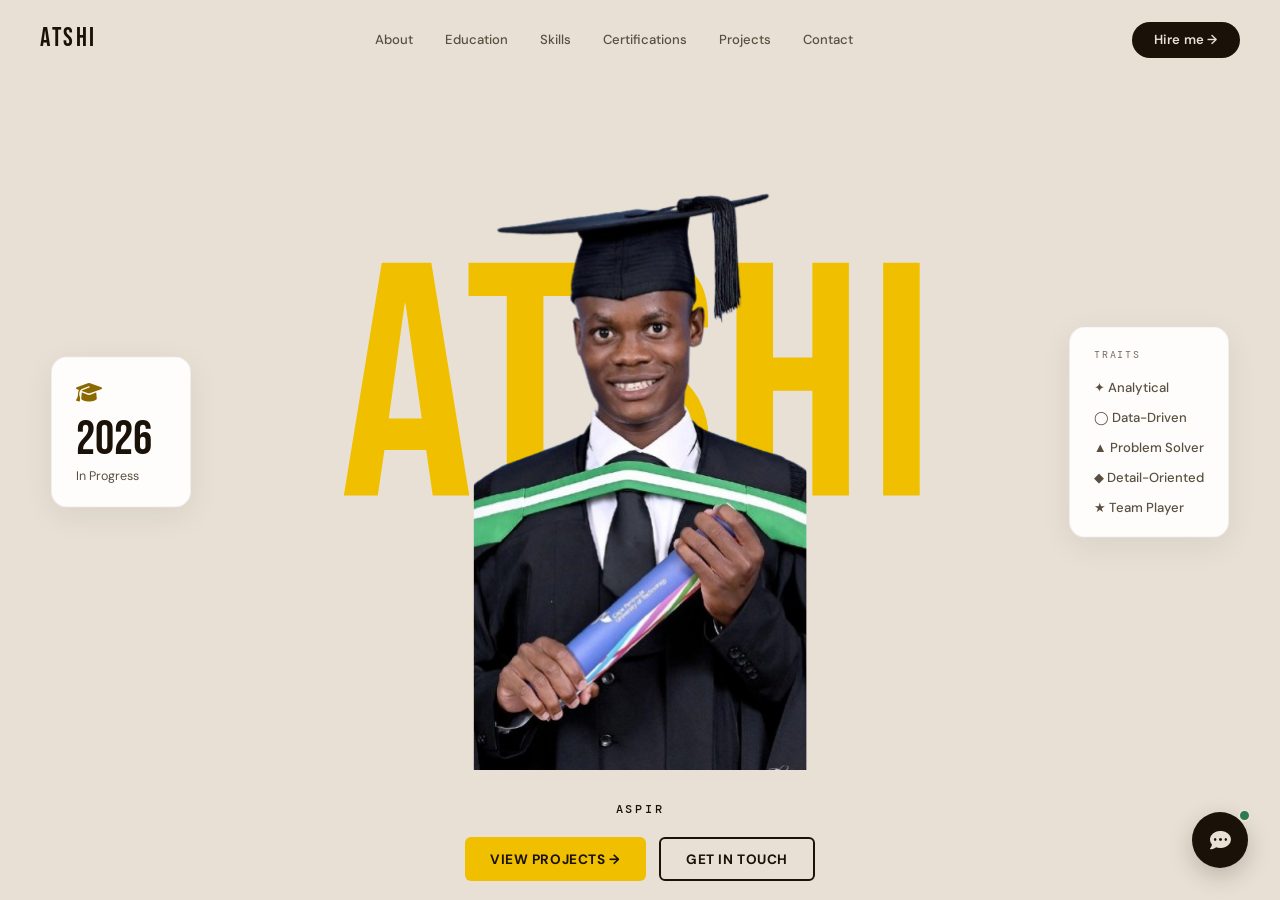
==== index.html @ 230145d0 "Update index.html" ====
<!DOCTYPE html>
<html lang="en">
<head>
    <meta charset="UTF-8">
    <meta name="viewport" content="width=device-width, initial-scale=1.0">
    <title>Ndou Atshilaho | Aspiring Data Analyst</title>
    <link rel="preconnect" href="https://fonts.googleapis.com">
    <link href="https://fonts.googleapis.com/css2?family=Bebas+Neue&family=DM+Sans:opsz,wght@9..40,300;400;500;600;700&family=DM+Mono:wght@300;400;500&display=swap" rel="stylesheet">
    <link rel="stylesheet" href="https://cdnjs.cloudflare.com/ajax/libs/font-awesome/6.4.0/css/all.min.css">
    <link rel="stylesheet" href="design.css">
</head>
<body>

<!-- HOME PAGE -->
<div id="home" class="page active-page home-page">

    <!-- Giant background text -->
    <div class="bg-text">ATSHI</div>

    <!-- Top navbar -->
    <nav class="navbar-home">
        <a class="home-logo" id="logoLink">ATSHI</a>
        <div class="home-nav-links">
            <a class="nav-link-home" data-page="about">About</a>
            <a class="nav-link-home" data-page="education">Education</a>
            <a class="nav-link-home" data-page="skills">Skills</a>
            <a class="nav-link-home" data-page="certifications">Certifications</a>
            <a class="nav-link-home" data-page="projects">Projects</a>
            <a class="nav-link-home" data-page="contact">Contact</a>
        </div>
        <button class="hire-me-btn" data-page="contact">Hire me →</button>
    </nav>

    <!-- Floating card left -->
    <div class="float-card float-left">
        <div class="float-card-icon"><i class="fas fa-graduation-cap"></i></div>
        <div class="float-card-num">2026</div>
        <div class="float-card-label">In Progress</div>
    </div>

    <!-- Photo in center foreground -->
    <div class="home-photo">
        <img src="ndou.png" alt="Atshilaho Ndou" onerror="this.src='ndou.jpg'">
    </div>

    <!-- Floating card right -->
    <div class="float-card float-right">
        <div class="float-card-traits-label">TRAITS</div>
        <div class="float-card-label-top">✦ Analytical</div>
        <div class="float-card-label-top">◯ Data-Driven</div>
        <div class="float-card-label-top">▲ Problem Solver</div>
        <div class="float-card-label-top">◆ Detail-Oriented</div>
        <div class="float-card-label-top">★ Team Player</div>
    </div>

    <!-- Bottom: typewriter + buttons -->
    <div class="home-center-bottom">
        <div class="home-headline"><span id="typewriter"></span></div>
        <div class="btn-row">
            <button class="btn btn-primary" data-page="projects">View projects →</button>
            <button class="btn btn-ghost" data-page="contact">Get in touch</button>
        </div>
    </div>

</div>

<!-- INNER PAGES WRAPPER (non-home pages) -->
<div id="inner-wrapper" style="display:none;">

    <nav class="navbar">
        <div class="nav-inner">
            <a class="logo" id="logoLink">Atshi<span>.</span></a>
            <div class="nav-links">
                <a class="nav-link" data-page="home">Home</a>
                <span class="nav-sep">|</span>
                <a class="nav-link" data-page="about">About</a>
                <span class="nav-sep">|</span>
                <a class="nav-link" data-page="education">Education</a>
                <span class="nav-sep">|</span>
                <a class="nav-link" data-page="skills">Skills</a>
                <span class="nav-sep">|</span>
                <a class="nav-link" data-page="certifications">Certifications</a>
                <span class="nav-sep">|</span>
                <a class="nav-link" data-page="projects">Projects</a>
                <span class="nav-sep">|</span>
                <a class="nav-link" data-page="contact">Contact</a>
            </div>
        </div>
    </nav>

    <main class="container">

        <!-- ABOUT -->
        <div id="about" class="page">
            <div class="section-header">
                <div class="section-tag">About</div>
                <h2 class="section-title">A little <em>about me</em></h2>
            </div>
            <div class="about-grid">
                <div class="about-bio">
                    <p>I'm a Computer Engineering graduate with a genuine passion for data — the kind that goes beyond numbers on a screen. I'm drawn to the process of finding patterns, asking the right questions, and translating complex information into insights that actually mean something to people.</p>
                    <p>My foundation was built through engineering studies, where I developed a structured, detail-oriented approach to problem-solving. Over time, I've channelled that into data work — cleaning messy datasets, conducting exploratory analysis, and crafting visualisations that make findings easy to understand and act on.</p>
                    <p>I thrive in collaborative environments where ideas are challenged and refined. Whether it's contributing to a team project or building something independently, I bring curiosity, discipline, and a commitment to doing the work properly. I'm at the beginning of my data journey — and that excites me.</p>
                    <div class="trait-grid">
                        <div class="trait-card">
                            <div class="trait-icon">🎯</div>
                            <div class="trait-label">Detail-Oriented</div>
                            <div class="trait-sub">Precision in every dataset</div>
                        </div>
                        <div class="trait-card">
                            <div class="trait-icon">💡</div>
                            <div class="trait-label">Curious Learner</div>
                            <div class="trait-sub">Always exploring new tools</div>
                        </div>
                        <div class="trait-card">
                            <div class="trait-icon">📊</div>
                            <div class="trait-label">Data-Driven</div>
                            <div class="trait-sub">Insights over assumptions</div>
                        </div>
                        <div class="trait-card">
                            <div class="trait-icon">👥</div>
                            <div class="trait-label">Team Player</div>
                            <div class="trait-sub">Collaborative by nature</div>
                        </div>
                    </div>
                </div>
            </div>
        </div>

        <!-- EDUCATION -->
        <div id="education" class="page">
            <div class="section-header">
                <div class="section-tag">Education</div>
                <h2 class="section-title">Academic <em>background</em></h2>
            </div>
            <div class="edu-timeline">
                <div class="edu-entry">
                    <div class="edu-dot gold"></div>
                    <div class="edu-meta">
                        <span class="edu-year">2026</span>
                        <span class="edu-badge ongoing">In Progress</span>
                    </div>
                    <div class="edu-degree">Honours in Engineering Technology<br>— Computer Engineering</div>
                    <div class="edu-inst">Cape Peninsula University of Technology (CPUT)</div>
                </div>
                <div class="edu-entry">
                    <div class="edu-dot"></div>
                    <div class="edu-meta">
                        <span class="edu-year">2022 — 2025</span>
                        <span class="edu-badge done">Completed</span>
                    </div>
                    <div class="edu-degree">Bachelor of Engineering Technology<br>— Computer Engineering</div>
                    <div class="edu-inst">Cape Peninsula University of Technology (CPUT)</div>
                </div>
            </div>
        </div>

        <!-- SKILLS -->
        <div id="skills" class="page">
            <div class="section-header">
                <div class="section-tag">Skills</div>
                <h2 class="section-title">My <em>expertise</em></h2>
            </div>
            <div class="skills-grid">
                <div class="skill-panel">
                    <div class="skill-panel-title"><i class="fas fa-code"></i> Programming & Data Tools</div>
                    <div class="skill-tags">
                        <span class="skill-tag">Python</span>
                        <span class="skill-tag">SQL</span>
                        <span class="skill-tag">C++</span>
                        <span class="skill-tag">Java</span>
                        <span class="skill-tag">HTML</span>
                        <span class="skill-tag">JavaScript</span>
                    </div>
                </div>
                <div class="skill-panel">
                    <div class="skill-panel-title"><i class="fas fa-chart-bar"></i> Data Analysis</div>
                    <div class="skill-tags">
                        <span class="skill-tag">Exploratory Data Analysis</span>
                        <span class="skill-tag">Data Cleaning</span>
                        <span class="skill-tag">Data Visualization</span>
                        <span class="skill-tag">Insight Reporting</span>
                    </div>
                </div>
                <div class="skill-panel">
                    <div class="skill-panel-title"><i class="fas fa-tools"></i> Tools & Systems</div>
                    <div class="skill-tags">
                        <span class="skill-tag">Microsoft Excel</span>
                        <span class="skill-tag">VS Code</span>
                        <span class="skill-tag">Docker</span>
                        <span class="skill-tag">SQLite</span>
                        <span class="skill-tag">PowerPoint</span>
                        <span class="skill-tag">Word</span>
                    </div>
                </div>
                <div class="skill-panel">
                    <div class="skill-panel-title"><i class="fas fa-users"></i> Soft Skills</div>
                    <div class="skill-tags">
                        <span class="skill-tag">Analytical Thinking</span>
                        <span class="skill-tag">Problem Solving</span>
                        <span class="skill-tag">Technical Documentation</span>
                        <span class="skill-tag">Team Collaboration</span>
                        <span class="skill-tag">Time Management</span>
                    </div>
                </div>
            </div>
        </div>

        <!-- CERTIFICATIONS -->
        <div id="certifications" class="page">
            <div class="section-header">
                <div class="section-tag">Certifications</div>
                <h2 class="section-title">My <em>credentials</em></h2>
            </div>
            <div class="cert-grid">
                <div class="cert-card">
                    <div class="cert-icon"><i class="fas fa-robot"></i></div>
                    <div class="cert-body">
                        <div class="cert-issuer">Praesignis</div>
                        <div class="cert-name">AI Practitioner Learning Plan</div>
                        <div class="cert-meta">
                            <span class="cert-date"><i class="fas fa-calendar-alt"></i>April 2026</span>
                            <span class="cert-badge">AI & Machine Learning</span>
                        </div>
                    </div>
                </div>
                <div class="cert-card">
                    <div class="cert-icon"><i class="fas fa-brain"></i></div>
                    <div class="cert-body">
                        <div class="cert-issuer">Praesignis</div>
                        <div class="cert-name">Generative AI for Decision Makers</div>
                        <div class="cert-meta">
                            <span class="cert-date"><i class="fas fa-calendar-alt"></i> April 2026</span>
                            <span class="cert-badge">Generative AI</span>
                        </div>
                    </div>
                </div>
                <div class="cert-card">
                    <div class="cert-icon cert-icon-img"><img src="microsoft-fabric-badge.png" alt="Microsoft Certified: Fabric Analytics Engineer Associate badge"></div>
                    <div class="cert-body">
                        <div class="cert-issuer">Microsoft</div>
                        <div class="cert-name">Certified Fabric Analytics Engineer Associate</div>
                        <div class="cert-meta">
                            <span class="cert-date"><i class="fas fa-calendar-alt"></i>June 2026</span>
                            <span class="cert-badge">Data Engineering</span>
                        </div>
                    </div>
                </div>
            </div>
        </div>

        <!-- PROJECTS -->
        <div id="projects" class="page">
            <div class="section-header">
                <div class="section-tag">Projects</div>
                <h2 class="section-title">Featured <em>work</em></h2>
            </div>
            <div class="project-hero">
                <div class="project-type">Final Year Project · 2025</div>
                <div class="project-title">Serverless Computing Framework<br>for Edge Devices</div>
                <div class="tech-row">
                    <span class="tech-tag">Python</span>
                    <span class="tech-tag">Docker</span>
                    <span class="tech-tag">MQTT</span>
                    <span class="tech-tag">SQLite</span>
                    <span class="tech-tag">Edge Computing</span>
                </div>
                <div class="project-block">
                    <div class="project-block-label">The Problem</div>
                    <p>Most systems send data from edge devices to the cloud for processing — causing high latency, increased network usage, and failure when connectivity is unstable. Existing serverless platforms are too resource-heavy for constrained edge hardware.</p>
                </div>
                <div class="project-block">
                    <div class="project-block-label">The Solution</div>
                    <p>A lightweight serverless framework designed to process data locally at the edge. MQTT handles fast event communication, Python functions execute data processing tasks, Docker ensures portable execution, and SQLite stores data locally for quick access.</p>
                </div>
                <a href="https://drive.google.com/file/d/1GMRsQtvz7Gwde64PF6hapT_SfV_b9Q2K/view" class="btn btn-primary" target="_blank" rel="noopener noreferrer">📄 View Full Report</a>
            </div>

            <div class="project-hero">
                <div class="project-type">Personal Project · 2026</div>
                <div class="project-title">Netflix Movies & TV Shows<br>Exploratory Data Analysis</div>
                <div class="tech-row">
                    <span class="tech-tag">Python</span>
                    <span class="tech-tag">Pandas</span>
                    <span class="tech-tag">NumPy</span>
                    <span class="tech-tag">Matplotlib</span>
                    <span class="tech-tag">Google Colab</span>
                </div>
                <div class="project-block">
                    <div class="project-block-label">The Problem</div>
                    <p>Netflix's public catalog data is messy out of the box — missing directors, cast, and countries, durations blended across minutes and seasons in one column, and a handful of misplaced values sitting in the wrong fields entirely. Raw like this, it can't reliably answer even basic business questions.</p>
                </div>
                <div class="project-block">
                    <div class="project-block-label">The Solution</div>
                    <p>An end-to-end EDA workflow on 8,800+ titles: cleaning and restructuring the dataset, engineering new features (duration_value, duration_unit, added_year), and exploring content type, genre, country, rating, director, and actor trends with Pandas and Matplotlib to surface Netflix's content strategy and growth patterns from 2008–2021.</p>
                </div>
                <a href="https://github.com/Atshi-na" class="btn btn-primary" target="_blank" rel="noopener noreferrer">📄 View on GitHub</a>
            </div>

            <div class="divider"></div>
            <div class="section-tag" style="margin-bottom:1.4rem;"><i class="fas fa-book" style="margin-right:0.5rem"></i>Relevant Coursework</div>
            <div class="course-grid">
                <div class="course-card">Industrial Computing Design</div>
                <div class="course-card">Software Design</div>
                <div class="course-card">Operating Systems</div>
                <div class="course-card">Database Systems</div>
                <div class="course-card">Network Systems</div>
            </div>
        </div>

        <!-- CONTACT -->
        <div id="contact" class="page">
            <div class="section-header">
                <div class="section-tag">Contact</div>
                <h2 class="section-title">Get <em>in touch</em></h2>
            </div>
            <div class="contact-layout">
                <div class="contact-text">
                    <p>I'm a Computer Engineering graduate currently pursuing honours studies, with a strong interest in Data Analytics and Data Engineering. I'm actively seeking internships, graduate programmes, and junior roles where I can grow my technical and analytical skills.</p>
                    <p>Have an opportunity, a question, or just want to connect? Reach out — I'm always open to new conversations.</p>
                    <div class="contact-items">
                        <a href="mailto:ndouatshii1@gmail.com" class="contact-item">
                            <div class="contact-item-icon"><i class="fas fa-envelope"></i></div>
                            ndouatshii1@gmail.com
                        </a>
                        <a href="tel:+27665173939" class="contact-item">
                            <div class="contact-item-icon"><i class="fas fa-phone"></i></div>
                            +27 66 517 3939
                        </a>
                        <div class="contact-item" style="cursor:default;">
                            <div class="contact-item-icon"><i class="fas fa-map-pin"></i></div>
                            Cape Town, South Africa
                        </div>
                    </div>
                </div>
                <div class="contact-panel">
                    <div class="contact-panel-icon"><i class="fas fa-paper-plane"></i></div>
                    <h3>Let's Connect</h3>
                    <p>Find me on LinkedIn and GitHub. Let's build something meaningful together.</p>
                    <div class="social-row">
                        <a href="https://www.linkedin.com/in/atshilaho-ndou-832a15263" target="_blank" rel="noopener noreferrer" class="social-btn" aria-label="LinkedIn">
                            <i class="fab fa-linkedin-in"></i>
                        </a>
                        <a href="https://github.com/Atshi-na" target="_blank" rel="noopener noreferrer" class="social-btn" aria-label="GitHub">
                            <i class="fab fa-github"></i>
                        </a>
                    </div>
                </div>
            </div>
        </div>

    </main>

    <footer class="footer">
       © Copyright 2026 ATSHILAHO NDOU | All rights reserved.​
    </footer>

</div>

<!-- AI CHAT AGENT -->
<div class="chat-bubble">
    <button class="chat-toggle" id="chatToggle" aria-label="Chat with AI assistant">
        <i class="fas fa-comment-dots"></i>
        <span class="chat-ping"></span>
        <span class="chat-badge" id="chatBadge" style="display:none"></span>
    </button>
    <div class="chat-window" id="chatWindow">
        <div class="chat-header">
            <div class="chat-header-avatar"><i class="fas fa-robot"></i></div>
            <div class="chat-header-info">
                <div class="chat-header-name">Atshi's AI Assistant</div>
                <div class="chat-header-status">Online — ask me anything</div>
            </div>
            <button class="chat-clear" id="chatClear" title="Clear history"><i class="fas fa-trash-alt"></i></button>
            <button class="chat-close" id="chatClose"><i class="fas fa-times"></i></button>
        </div>
        <div class="chat-messages" id="chatMessages"></div>
        <div class="chat-typing-label" id="typingLabel" style="display:none">
            <span>Atshi's Assistant is typing</span>
            <span class="tl-dots"><span></span><span></span><span></span></span>
        </div>
        <div class="chat-suggestions" id="chatSuggestions">
            <button class="chat-suggestion">What are his skills?</button>
            <button class="chat-suggestion">Is he available?</button>
            <button class="chat-suggestion">Tell me about his project</button>
            <button class="chat-suggestion">How to contact him?</button>
        </div>
        <div class="chat-input-row">
            <input class="chat-input" id="chatInput" type="text" placeholder="Ask about Atshilaho..." maxlength="300" />
            <button class="chat-send" id="chatSend"><i class="fas fa-paper-plane"></i></button>
        </div>
    </div>
</div>

<script>
    // ── PAGE ORDER & STATE ──
    const pageOrder = ['home','about','education','skills','certifications','projects','contact'];
    let currentPageId = 'home';

    const homePage     = document.getElementById('home');
    const innerWrapper = document.getElementById('inner-wrapper');

    const innerPages = {
        about:          document.getElementById('about'),
        education:      document.getElementById('education'),
        skills:         document.getElementById('skills'),
        certifications: document.getElementById('certifications'),
        projects:       document.getElementById('projects'),
        contact:        document.getElementById('contact')
    };

    const allNavLinks = document.querySelectorAll('[data-page]');

    function showHome() {
        homePage.style.display = 'flex';
        innerWrapper.style.display = 'none';
        Object.values(innerPages).forEach(p => p?.classList.remove('active-page'));
        allNavLinks.forEach(l => {
            l.classList.toggle('active', l.getAttribute('data-page') === 'home');
        });
    }

    function showInnerPage(id) {
        homePage.style.display = 'none';
        innerWrapper.style.display = 'block';
        Object.values(innerPages).forEach(p => p?.classList.remove('active-page','enter-right','enter-left','enter-active'));

        const next = innerPages[id];
        if (!next) return;

        const currentIndex = pageOrder.indexOf(currentPageId);
        const nextIndex    = pageOrder.indexOf(id);
        const goingForward = nextIndex > currentIndex;

        next.classList.add(goingForward ? 'enter-right' : 'enter-left');
        next.classList.add('active-page');
        requestAnimationFrame(() => requestAnimationFrame(() => {
            next.classList.remove('enter-right','enter-left');
            next.classList.add('enter-active');
            setTimeout(() => next.classList.remove('enter-active'), 400);
        }));

        allNavLinks.forEach(l => {
            l.classList.toggle('active', l.getAttribute('data-page') === id);
        });
        window.scrollTo({ top: 0, behavior: 'smooth' });
    }

    function activatePage(id) {
        if (id === currentPageId && id !== 'home') return;
        const prev = currentPageId;
        currentPageId = id;
        history.pushState(null, null, '#' + id);
        if (id === 'home') {
            showHome();
        } else {
            showInnerPage(id);
        }
    }

    allNavLinks.forEach(l => {
        l.addEventListener('click', e => {
            e.preventDefault();
            const id = l.getAttribute('data-page');
            if (id) activatePage(id);
        });
    });

    document.getElementById('logoLink')?.addEventListener('click', e => { e.preventDefault(); activatePage('home'); });

    const initHash = window.location.hash.slice(1);
    if (initHash && (initHash === 'home' || innerPages[initHash])) {
        activatePage(initHash);
    } else {
        showHome();
    }
    window.addEventListener('hashchange', () => {
        const h = window.location.hash.slice(1);
        if (h === 'home' || innerPages[h]) activatePage(h);
    });

    // ── TYPEWRITER ──
    const typeEl = document.getElementById('typewriter');
    const phrase = 'Aspiring Data Analyst';
    let charIndex = 0;
    function typeWriter() {
        if (!typeEl) return;
        if (charIndex < phrase.length) {
            typeEl.textContent = phrase.slice(0, charIndex + 1);
            charIndex++;
            setTimeout(typeWriter, 68);
        }
    }
    setTimeout(typeWriter, 800);

    // ── AI CHAT ──
    // The API key never lives here. Requests go to a Cloudflare Worker
    // proxy which holds the real Groq key server-side and forwards the
    // reply back. Replace with your deployed Worker's URL.
    const CHAT_WORKER_URL = 'https://portfolio-chat-proxy.ndouatshii1.workers.dev';

    const chatToggle      = document.getElementById('chatToggle');
    const chatWindow      = document.getElementById('chatWindow');
    const chatClose       = document.getElementById('chatClose');
    const chatMessages    = document.getElementById('chatMessages');
    const chatInput       = document.getElementById('chatInput');
    const chatSend        = document.getElementById('chatSend');
    const chatSuggestions = document.getElementById('chatSuggestions');
    const chatBadge       = document.getElementById('chatBadge');
    const typingLabel     = document.getElementById('typingLabel');

    let isOpen = false, isLoading = false, unreadCount = 0;
    let conversationHistory = [];
    const STORAGE_KEY = 'atshi_chat_history';

    function saveHistory(messages, history) {
        try { localStorage.setItem(STORAGE_KEY, JSON.stringify({ messages, history })); } catch(e){}
    }
    function loadHistory() {
        try { const s = localStorage.getItem(STORAGE_KEY); return s ? JSON.parse(s) : null; } catch { return null; }
    }

    function playChime() {
        try {
            const ctx = new (window.AudioContext || window.webkitAudioContext)();
            const o1 = ctx.createOscillator(), o2 = ctx.createOscillator(), gain = ctx.createGain();
            o1.connect(gain); o2.connect(gain); gain.connect(ctx.destination);
            o1.frequency.value = 880; o2.frequency.value = 1320;
            gain.gain.setValueAtTime(0, ctx.currentTime);
            gain.gain.linearRampToValueAtTime(0.12, ctx.currentTime + 0.02);
            gain.gain.exponentialRampToValueAtTime(0.001, ctx.currentTime + 0.6);
            o1.start(); o2.start(); o1.stop(ctx.currentTime + 0.6); o2.stop(ctx.currentTime + 0.6);
        } catch(e){}
    }

    function getTime() { return new Date().toLocaleTimeString([], { hour: '2-digit', minute: '2-digit' }); }
    function getGreeting() {
        const h = new Date().getHours();
        if (h < 12) return "Good morning! ☀️";
        if (h < 17) return "Good afternoon! 👋";
        if (h < 21) return "Good evening! 🌆";
        return "Hey there! 🌙";
    }
    function setUnread(n) {
        unreadCount = n;
        if (chatBadge) { chatBadge.textContent = n; chatBadge.style.display = n > 0 ? 'flex' : 'none'; }
    }

    function addMessage(role, text) {
        let followups = [];
        if (role === 'bot') {
            const match = text.match(/FOLLOWUPS:\s*(.+)/i);
            if (match) { followups = match[1].split('|').map(s => s.trim()).filter(Boolean); text = text.replace(/FOLLOWUPS:.*/is, '').trim(); }
        }
        const msg = document.createElement('div');
        msg.className = `chat-msg ${role}`;
        msg.innerHTML = `
            <div class="chat-msg-avatar">${role === 'bot' ? '<i class="fas fa-robot"></i>' : 'You'}</div>
            <div class="chat-msg-content">
                <div class="chat-msg-bubble">${text}</div>
                <div class="chat-msg-time">${getTime()}</div>
            </div>`;
        chatMessages.appendChild(msg);
        if (followups.length) {
            const row = document.createElement('div');
            row.className = 'chat-followups';
            followups.forEach(q => {
                const btn = document.createElement('button');
                btn.className = 'chat-suggestion'; btn.textContent = q;
                btn.addEventListener('click', () => { row.remove(); sendMessage(q); });
                row.appendChild(btn);
            });
            chatMessages.appendChild(row);
        }
        chatMessages.scrollTop = chatMessages.scrollHeight;
        const saved = loadHistory() || { messages: [], history: [] };
        saved.messages.push({ role, text, time: getTime() });
        saved.history = conversationHistory;
        saveHistory(saved.messages, conversationHistory);
        return text;
    }

    function restoreHistory() {
        const saved = loadHistory();
        if (saved?.messages?.length > 0) {
            saved.messages.forEach(m => {
                const msg = document.createElement('div');
                msg.className = `chat-msg ${m.role}`;
                msg.innerHTML = `<div class="chat-msg-avatar">${m.role === 'bot' ? '<i class="fas fa-robot"></i>' : 'You'}</div><div class="chat-msg-content"><div class="chat-msg-bubble">${m.text}</div><div class="chat-msg-time">${m.time||''}</div></div>`;
                chatMessages.appendChild(msg);
            });
            conversationHistory = saved.history || [];
            chatMessages.scrollTop = chatMessages.scrollHeight;
            chatSuggestions.style.display = 'none';
            return true;
        }
        return false;
    }

    function showTyping() {
        if (typingLabel) typingLabel.style.display = 'flex';
        const t = document.createElement('div');
        t.className = 'chat-typing'; t.id = 'typingIndicator';
        t.innerHTML = `<div class="chat-msg-avatar"><i class="fas fa-robot"></i></div><div class="chat-typing-dots"><span></span><span></span><span></span></div>`;
        chatMessages.appendChild(t);
        chatMessages.scrollTop = chatMessages.scrollHeight;
    }
    function removeTyping() {
        if (typingLabel) typingLabel.style.display = 'none';
        document.getElementById('typingIndicator')?.remove();
    }

    chatToggle.addEventListener('click', () => {
        isOpen = !isOpen;
        chatWindow.classList.toggle('open', isOpen);
        if (isOpen) {
            setUnread(0);
            const hadHistory = restoreHistory();
            if (!hadHistory && chatMessages.children.length === 0) {
                chatSuggestions.style.display = 'flex';
                setTimeout(() => { addMessage('bot', `${getGreeting()} I'm Atshilaho's AI assistant. What would you like to know?`); playChime(); }, 600);
            } else {
                chatSuggestions.style.display = 'none';
            }
            chatInput.focus();
        }
    });
    chatClose.addEventListener('click', () => { isOpen = false; chatWindow.classList.remove('open'); });
    document.getElementById('chatClear').addEventListener('click', () => {
        if (confirm('Clear chat history?')) {
            localStorage.removeItem(STORAGE_KEY);
            chatMessages.innerHTML = ''; conversationHistory = [];
            chatSuggestions.style.display = 'flex';
            addMessage('bot', `${getGreeting()} Chat cleared! How can I help you?`); playChime();
        }
    });

    chatSuggestions.querySelectorAll('.chat-suggestion').forEach(btn => {
        btn.addEventListener('click', () => sendMessage(btn.textContent));
    });
    chatInput.addEventListener('keydown', e => { if (e.key === 'Enter' && !isLoading) sendMessage(chatInput.value); });
    chatSend.addEventListener('click', () => { if (!isLoading) sendMessage(chatInput.value); });

    async function sendMessage(text) {
        text = text.trim();
        if (!text || isLoading) return;
        if (CHAT_WORKER_URL.includes('YOUR-WORKER-NAME')) {
            addMessage('bot', '⚠️ Chat backend not configured yet. Deploy the Cloudflare Worker and set <code>CHAT_WORKER_URL</code> in Portfolio.html.');
            chatInput.value = ''; return;
        }
        chatInput.value = '';
        chatSuggestions.style.display = 'none';
        document.querySelectorAll('.chat-followups').forEach(el => el.remove());
        addMessage('user', text);
        conversationHistory.push({ role: 'user', content: text });
        isLoading = true; chatSend.disabled = true;
        await new Promise(r => setTimeout(r, 1000 + Math.random() * 800));
        showTyping();
        try {
            const response = await fetch(CHAT_WORKER_URL, {
                method: 'POST',
                headers: { 'Content-Type': 'application/json' },
                body: JSON.stringify({ messages: conversationHistory })
            });
            const data = await response.json();
            removeTyping();
            if (response.status === 429) {
                addMessage('bot', "You're sending messages a bit fast — please wait a minute and try again.");
            } else if (data.choices?.[0]) {
                const reply = data.choices[0].message.content;
                conversationHistory.push({ role: 'assistant', content: reply });
                addMessage('bot', reply); playChime();
                if (!isOpen) setUnread(unreadCount + 1);
                if (/not sure|don't know|cannot find|no information/i.test(reply)) {
                    setTimeout(() => { addMessage('bot', '📬 Reach Atshilaho directly at <a href="mailto:ndouatshii1@gmail.com" style="color:var(--accent)">ndouatshii1@gmail.com</a> or <a href="tel:+27665173939" style="color:var(--accent)">+27 66 517 3939</a>.'); playChime(); }, 800);
                }
            } else { addMessage('bot', 'Sorry, something went wrong. Please try again.'); }
        } catch(err) { removeTyping(); addMessage('bot', 'Connection error. Please try again.'); }
        isLoading = false; chatSend.disabled = false; chatInput.focus();
    }
</script>
</body>
</html>
---- design.css ----
/* ─── RESET ─── */
* { margin: 0; padding: 0; box-sizing: border-box; }
html { scroll-behavior: smooth; }

/* ─── ROOT VARIABLES ─── */
:root {
    --bg: #e8e0d4;
    --bg2: #ddd5c8;
    --surface: rgba(255,255,255,0.7);
    --border: rgba(0,0,0,0.1);
    --border-bright: rgba(0,0,0,0.2);
    --text: #1a1209;
    --text-muted: #5a4f3f;
    --text-dim: #756a5a;
    --accent: #f0c000;
    --accent-dark: #8a6a00;
    --accent-glow: rgba(240,192,0,0.15);
    --success: #2d7a4f;
    --warn: #c47a00;
}

body {
    background: var(--bg);
    font-family: 'DM Sans', sans-serif;
    color: var(--text);
    line-height: 1.6;
    min-height: 100vh;
    overflow-x: hidden;
}

/* ─── HOME PAGE ─── */
.home-page {
    position: relative;
    width: 100vw;
    height: 100vh;
    overflow: hidden;
    background: var(--bg);
    display: flex;
    flex-direction: column;
}

/* Giant background text */
.bg-text {
    position: absolute;
    top: 44%;
    left: 50%;
    transform: translate(-50%, -50%);
    font-family: 'Bebas Neue', sans-serif;
    font-size: clamp(160px, 26vw, 360px);
    color: var(--accent);
    line-height: 1;
    letter-spacing: 0.02em;
    pointer-events: none;
    user-select: none;
    z-index: 0;
    white-space: nowrap;
}

/* Nav at very top */
.navbar-home {
    position: relative;
    display: flex;
    align-items: center;
    justify-content: space-between;
    padding: 1.2rem 2.5rem;
    z-index: 10;
    flex-shrink: 0;
}
.home-logo {
    font-family: 'Bebas Neue', sans-serif;
    font-size: 1.6rem;
    letter-spacing: 0.1em;
    color: var(--text);
    text-decoration: none;
    cursor: pointer;
    font-weight: 400;
}
.home-nav-links {
    display: flex;
    align-items: center;
    gap: 2rem;
}
.nav-link-home {
    font-family: 'DM Sans', sans-serif;
    font-size: 0.82rem;
    font-weight: 500;
    color: var(--text-muted);
    cursor: pointer;
    text-decoration: none;
    transition: color 0.2s;
}
.nav-link-home:hover { color: var(--text); }
.hire-me-btn {
    background: var(--text);
    color: var(--bg);
    border: none;
    border-radius: 40px;
    padding: 0.6rem 1.4rem;
    font-size: 0.82rem;
    font-weight: 600;
    cursor: pointer;
    font-family: 'DM Sans', sans-serif;
    transition: all 0.2s;
    letter-spacing: 0.02em;
}
.hire-me-btn:hover { background: #2a1f10; transform: translateY(-2px); }

/* Photo centered, no background, full height */
.home-photo {
    position: absolute;
    bottom: 130px;
    left: 50%;
    transform: translateX(-50%);
    width: clamp(240px, 26vw, 380px);
    height: clamp(480px, 68vh, 640px);
    max-height: calc(100vh - 190px);
    z-index: 5;
    pointer-events: none;
    overflow: hidden;
}
.home-photo img {
    width: 100%;
    height: 100%;
    display: block;
    object-fit: cover;
    object-position: top center;
}

/* Floating cards */
.float-card {
    position: absolute;
    background: rgba(255,255,255,0.92);
    border: 1px solid rgba(0,0,0,0.06);
    border-radius: 16px;
    padding: 1.2rem 1.5rem;
    z-index: 8;
    box-shadow: 0 8px 32px rgba(0,0,0,0.07);
}
.float-left {
    left: 4vw;
    top: 48%;
    transform: translateY(-50%);
    text-align: left;
    min-width: 140px;
}
.float-right {
    right: 4vw;
    top: 48%;
    transform: translateY(-50%);
    display: flex;
    flex-direction: column;
    gap: 0.55rem;
    min-width: 160px;
}
.float-card-icon { font-size: 1.3rem; color: var(--accent-dark); margin-bottom: 0.4rem; }
.float-card-num {
    font-family: 'Bebas Neue', sans-serif;
    font-size: 3rem;
    color: var(--text);
    line-height: 1;
    margin-bottom: 0.2rem;
}
.float-card-label { font-size: 0.78rem; color: var(--text-muted); }
.float-card-traits-label {
    font-family: 'DM Mono', monospace;
    font-size: 0.65rem;
    letter-spacing: 0.18em;
    text-transform: uppercase;
    color: var(--text-dim);
    margin-bottom: 0.3rem;
}
.float-card-label-top {
    font-size: 0.82rem;
    color: var(--text-muted);
    font-weight: 500;
    display: flex;
    align-items: center;
    gap: 0.5rem;
}

/* Bottom: typewriter text + buttons */
.home-center-bottom {
    position: absolute;
    bottom: 1.2rem;
    left: 50%;
    transform: translateX(-50%);
    z-index: 9;
    text-align: center;
    width: 100%;
    max-width: 500px;
    padding: 0 1rem;
}
.home-headline {
    font-family: 'DM Mono', monospace;
    font-size: 0.78rem;
    font-weight: 500;
    color: var(--text);
    letter-spacing: 0.22em;
    text-transform: uppercase;
    margin-bottom: 1.1rem;
    position: relative;
    z-index: 10;
}


/* ─── TYPEWRITER CURSOR ─── */
.cursor {
    display: inline-block;
    color: var(--accent-dark);
    animation: blink 1s step-end infinite;
    margin-left: 1px;
}
@keyframes blink { 0%,100%{opacity:1} 50%{opacity:0} }

/* ─── AVAILABILITY BAR ─── */
.availability-bar {
    display: inline-flex;
    align-items: center;
    gap: 0.7rem;
    background: rgba(26,18,9,0.06);
    border: 1px solid rgba(26,18,9,0.12);
    border-radius: 40px;
    padding: 0.45rem 1.1rem;
    font-size: 0.75rem;
    color: var(--success);
    font-family: 'DM Mono', monospace;
    letter-spacing: 0.04em;
    margin-bottom: 0.9rem;
}
.dot-pulse {
    width: 7px; height: 7px;
    background: var(--success);
    border-radius: 50%;
    animation: pulse 2s ease infinite;
    flex-shrink: 0;
}
@keyframes pulse {
    0%,100%{opacity:1;box-shadow:0 0 0 0 rgba(45,122,79,0.4)}
    50%{opacity:0.7;box-shadow:0 0 0 6px rgba(45,122,79,0)}
}

/* ─── BUTTONS ─── */
.btn-row { display: flex; gap: 0.8rem; flex-wrap: wrap; justify-content: center; }
.btn {
    display: inline-flex;
    align-items: center;
    gap: 0.5rem;
    padding: 0.7rem 1.6rem;
    border-radius: 6px;
    font-size: 0.85rem;
    font-weight: 700;
    letter-spacing: 0.04em;
    text-transform: uppercase;
    cursor: pointer;
    text-decoration: none;
    transition: all 0.2s;
    border: none;
    font-family: 'DM Sans', sans-serif;
}
.btn-primary { background: var(--accent); color: var(--text); }
.btn-primary:hover { background: var(--accent-dark); transform: translateY(-2px); box-shadow: 0 8px 20px rgba(240,192,0,0.35); }
.btn-ghost { background: transparent; border: 2px solid var(--text); color: var(--text); }
.btn-ghost:hover { background: var(--text); color: var(--bg); transform: translateY(-2px); }

/* ─── INNER PAGES NAVBAR ─── */
.navbar {
    position: sticky;
    top: 0;
    z-index: 1000;
    background: rgba(232,224,212,0.92);
    backdrop-filter: blur(16px);
    border-bottom: 1px solid var(--border);
    padding: 0 2rem;
}
.nav-inner {
    max-width: 1180px;
    margin: 0 auto;
    display: flex;
    align-items: center;
    justify-content: space-between;
    height: 60px;
}
.logo {
    font-family: 'Bebas Neue', sans-serif;
    font-size: 1.6rem;
    letter-spacing: 0.06em;
    color: var(--text);
    text-decoration: none;
    cursor: pointer;
}
.logo span { color: var(--accent-dark); }
.nav-links {
    display: flex;
    gap: 0.3rem;
    align-items: center;
}
.nav-sep { color: var(--text-dim); font-size: 0.75rem; padding: 0 0.1rem; }
.nav-link {
    font-size: 0.75rem;
    font-weight: 700;
    letter-spacing: 0.08em;
    text-transform: uppercase;
    color: var(--text-muted);
    padding: 0.3rem 0.6rem;
    cursor: pointer;
    text-decoration: none;
    transition: color 0.2s;
    border-radius: 4px;
}
.nav-link:hover, .nav-link.active { color: var(--text); }
.nav-link.active { border-bottom: 2px solid var(--accent-dark); }

/* ─── CONTAINER ─── */
.container {
    max-width: 1180px;
    margin: 0 auto;
    padding: 3rem 2rem 5rem;
    position: relative;
    overflow: hidden;
}

/* ─── PAGE TRANSITIONS ─── */
.page { display: none; }
.page.active-page { display: block; }
.page.enter-right { display:block; transform:translateX(60px); opacity:0; }
.page.enter-left  { display:block; transform:translateX(-60px); opacity:0; }
.page.enter-active {
    transform: translateX(0); opacity: 1;
    transition: transform 0.38s cubic-bezier(0.25,0.46,0.45,0.94), opacity 0.38s ease;
}

/* ─── SECTION HEADER ─── */
.section-header { margin-bottom: 3rem; }
.section-tag {
    font-family: 'DM Mono', monospace;
    font-size: 0.68rem;
    letter-spacing: 0.2em;
    text-transform: uppercase;
    color: var(--accent-dark);
    display: flex;
    align-items: center;
    gap: 0.7rem;
    margin-bottom: 0.8rem;
}
.section-tag::before { content:''; display:block; width:24px; height:2px; background:var(--accent-dark); }
.section-title {
    font-family: 'Bebas Neue', sans-serif;
    font-size: clamp(2.5rem, 6vw, 4.5rem);
    letter-spacing: 0.04em;
    line-height: 1;
    color: var(--text);
}
.section-title em { font-style: italic; color: var(--text-muted); font-family: 'DM Sans', sans-serif; font-size: 0.55em; font-weight: 300; vertical-align: middle; }

/* ─── ABOUT ─── */
.about-grid { max-width: 780px; }
.about-bio p { color: var(--text-muted); font-size: 0.97rem; line-height: 1.9; margin-bottom: 1.2rem; }
.trait-grid { display: grid; grid-template-columns: 1fr 1fr; gap: 1rem; margin-top: 2rem; }
.trait-card {
    background: var(--surface);
    border: 1px solid var(--border);
    border-radius: 14px;
    padding: 1.2rem;
    transition: all 0.2s;
}
.trait-card:hover { border-color: var(--accent); transform: translateY(-3px); box-shadow: 0 8px 20px rgba(0,0,0,0.08); }
.trait-icon { font-size: 1.4rem; margin-bottom: 0.5rem; }
.trait-label { font-size: 0.88rem; font-weight: 700; color: var(--text); }
.trait-sub { font-size: 0.78rem; color: var(--text-dim); margin-top: 0.2rem; }

/* ─── EDUCATION ─── */
.edu-timeline { position: relative; padding-left: 2.5rem; }
.edu-timeline::before { content:''; position:absolute; left:0; top:12px; bottom:12px; width:2px; background: linear-gradient(to bottom, var(--accent-dark), var(--text-dim)); }
.edu-entry { position: relative; margin-bottom: 3rem; }
.edu-entry:last-child { margin-bottom: 0; }
.edu-dot { position:absolute; left:-2.95rem; top:0.3rem; width:12px; height:12px; border-radius:50%; border:2px solid var(--accent-dark); background:var(--bg); }
.edu-dot::after { content:''; position:absolute; inset:2px; border-radius:50%; background:var(--accent-dark); }
.edu-dot.gold { border-color: var(--accent-dark); }
.edu-meta { display:flex; align-items:center; gap:1rem; margin-bottom:0.6rem; }
.edu-year { font-family:'DM Mono',monospace; font-size:0.72rem; color:var(--text-dim); letter-spacing:0.08em; }
.edu-badge { font-size:0.7rem; padding:0.2rem 0.7rem; border-radius:40px; font-weight:600; }
.edu-badge.done { background:rgba(45,122,79,0.1); color:var(--success); border:1px solid rgba(45,122,79,0.25); }
.edu-badge.ongoing { background:rgba(196,122,0,0.1); color:var(--warn); border:1px solid rgba(196,122,0,0.25); }
.edu-degree { font-family:'Bebas Neue',sans-serif; font-size:1.6rem; letter-spacing:0.03em; color:var(--text); line-height:1.15; margin-bottom:0.3rem; }
.edu-inst { font-size:0.88rem; color:var(--text-muted); }

/* ─── SKILLS ─── */
.skills-grid { display:grid; grid-template-columns:1fr 1fr; gap:1.5rem; }
.skill-panel { background:var(--surface); border:1px solid var(--border); border-radius:16px; padding:1.8rem; transition:all 0.2s; }
.skill-panel:hover { border-color:var(--accent); box-shadow:0 8px 24px rgba(0,0,0,0.06); }
.skill-panel-title { font-size:0.75rem; font-family:'DM Mono',monospace; letter-spacing:0.12em; text-transform:uppercase; color:var(--accent-dark); margin-bottom:1.2rem; display:flex; align-items:center; gap:0.6rem; font-weight:600; }
.skill-tags { display:flex; flex-wrap:wrap; gap:0.5rem; }
.skill-tag { background:rgba(26,18,9,0.06); border:1px solid var(--border); border-radius:6px; padding:0.3rem 0.8rem; font-size:0.8rem; color:var(--text-muted); transition:all 0.2s; cursor:default; }
.skill-tag:hover { background:var(--accent); border-color:var(--accent); color:var(--text); }

/* ─── CERTIFICATIONS ─── */
.cert-grid { display:grid; grid-template-columns:repeat(auto-fill,minmax(300px,1fr)); gap:1.5rem; }
.cert-card { background:var(--surface); border:1px solid var(--border); border-radius:18px; padding:1.8rem; display:flex; gap:1.2rem; align-items:flex-start; transition:all 0.25s; position:relative; overflow:hidden; }
.cert-card::before { content:''; position:absolute; top:0; left:0; width:3px; height:100%; background:linear-gradient(to bottom, var(--accent), var(--accent-dark)); }
.cert-card:hover { border-color:var(--accent); transform:translateY(-4px); box-shadow:0 16px 40px rgba(0,0,0,0.1); }
.cert-icon { width:48px; height:48px; background:var(--accent-glow); border:1px solid rgba(240,192,0,0.3); border-radius:14px; display:flex; align-items:center; justify-content:center; font-size:1.2rem; color:var(--accent-dark); flex-shrink:0; }
.cert-icon-img { padding:4px; background:#fff; }
.cert-icon-img img { width:100%; height:100%; object-fit:contain; }
.cert-body { flex:1; }
.cert-issuer { font-family:'DM Mono',monospace; font-size:0.68rem; letter-spacing:0.14em; text-transform:uppercase; color:var(--accent-dark); margin-bottom:0.4rem; }
.cert-name { font-family:'Bebas Neue',sans-serif; font-size:1.3rem; letter-spacing:0.03em; color:var(--text); line-height:1.2; margin-bottom:0.8rem; }
.cert-meta { display:flex; align-items:center; gap:0.8rem; flex-wrap:wrap; }
.cert-date { font-family:'DM Mono',monospace; font-size:0.72rem; color:var(--text-dim); display:flex; align-items:center; gap:0.4rem; }
.cert-badge { font-size:0.7rem; padding:0.2rem 0.7rem; border-radius:40px; background:var(--accent-glow); border:1px solid rgba(240,192,0,0.3); color:var(--accent-dark); font-weight:600; }

/* ─── PROJECTS ─── */
.project-hero { background:var(--surface); border:1px solid var(--border); border-radius:20px; padding:2.5rem; margin-bottom:2rem; position:relative; overflow:hidden; transition:all 0.2s; }
.project-hero:hover { box-shadow:0 12px 32px rgba(0,0,0,0.08); }
.project-hero::before { content:''; position:absolute; top:-60px; right:-60px; width:200px; height:200px; background:radial-gradient(circle,rgba(240,192,0,0.12) 0%,transparent 70%); }
.project-type { font-family:'DM Mono',monospace; font-size:0.68rem; letter-spacing:0.18em; text-transform:uppercase; color:var(--accent-dark); margin-bottom:0.8rem; }
.project-title { font-family:'Bebas Neue',sans-serif; font-size:2.2rem; letter-spacing:0.03em; color:var(--text); margin-bottom:1.2rem; line-height:1.1; }
.project-block { background:rgba(26,18,9,0.04); border:1px solid var(--border); border-radius:10px; padding:1.1rem 1.3rem; margin-bottom:1rem; }
.project-block-label { font-family:'DM Mono',monospace; font-size:0.65rem; letter-spacing:0.15em; text-transform:uppercase; color:var(--text-dim); margin-bottom:0.5rem; }
.project-block p { font-size:0.9rem; color:var(--text-muted); line-height:1.7; }
.tech-row { display:flex; flex-wrap:wrap; gap:0.5rem; margin:1.2rem 0; }
.tech-tag { background:var(--accent-glow); border:1px solid rgba(240,192,0,0.35); border-radius:6px; padding:0.25rem 0.75rem; font-family:'DM Mono',monospace; font-size:0.73rem; color:var(--accent-dark); font-weight:600; }
.divider { height:1px; background:linear-gradient(90deg,transparent,var(--border-bright),transparent); margin:2.5rem 0; }
.course-grid { display:grid; grid-template-columns:repeat(auto-fill,minmax(190px,1fr)); gap:1rem; }
.course-card { background:var(--surface); border:1px solid var(--border); border-radius:10px; padding:1rem 1.2rem; font-size:0.88rem; color:var(--text-muted); display:flex; align-items:center; gap:0.7rem; transition:all 0.2s; }
.course-card:hover { border-color:var(--accent); color:var(--text); background:var(--accent-glow); transform:translateY(-2px); }
.course-card::before { content:'→'; color:var(--accent-dark); font-weight:700; flex-shrink:0; }

/* ─── CONTACT ─── */
.contact-layout { display:grid; grid-template-columns:1.1fr 0.9fr; gap:3rem; align-items:start; }
.contact-text p { color:var(--text-muted); font-size:0.95rem; line-height:1.85; margin-bottom:1.5rem; }
.contact-items { display:flex; flex-direction:column; gap:0.8rem; }
.contact-item { display:flex; align-items:center; gap:1rem; padding:0.9rem 1.2rem; background:var(--surface); border:1px solid var(--border); border-radius:10px; font-size:0.9rem; color:var(--text-muted); text-decoration:none; transition:all 0.2s; }
.contact-item:hover { border-color:var(--accent); color:var(--text); background:var(--accent-glow); transform:translateX(4px); }
.contact-item-icon { width:34px; height:34px; background:var(--accent-glow); border-radius:8px; display:flex; align-items:center; justify-content:center; color:var(--accent-dark); font-size:0.9rem; flex-shrink:0; }
.contact-panel { background:var(--surface); border:1px solid var(--border); border-radius:20px; padding:2rem; text-align:center; }
.contact-panel-icon { width:64px; height:64px; background:var(--accent-glow); border-radius:18px; display:flex; align-items:center; justify-content:center; font-size:1.6rem; color:var(--accent-dark); margin:0 auto 1.2rem; }
.contact-panel h3 { font-family:'Bebas Neue',sans-serif; font-size:2rem; letter-spacing:0.04em; margin-bottom:0.6rem; }
.contact-panel p { font-size:0.88rem; color:var(--text-muted); margin-bottom:1.5rem; }
.social-row { display:flex; gap:0.8rem; justify-content:center; }
.social-btn { width:44px; height:44px; background:rgba(26,18,9,0.06); border:1px solid var(--border); border-radius:10px; display:flex; align-items:center; justify-content:center; color:var(--text-muted); font-size:1.1rem; text-decoration:none; transition:all 0.2s; }
.social-btn:hover { background:var(--accent); border-color:var(--accent); color:var(--text); transform:translateY(-3px); }

/* ─── FOOTER ─── */
.footer { border-top:1px solid var(--border); padding:1.5rem 2rem; text-align:center; font-family:'DM Mono',monospace; font-size:0.68rem; letter-spacing:0.1em; color:var(--text-dim); }

/* ─── AI CHAT ─── */
.chat-bubble { position:fixed; bottom:2rem; right:2rem; z-index:9999; }
.chat-toggle { width:56px; height:56px; border-radius:50%; background:var(--text); border:none; cursor:pointer; display:flex; align-items:center; justify-content:center; font-size:1.3rem; color:var(--bg); box-shadow:0 8px 24px rgba(0,0,0,0.2); transition:all 0.3s; position:relative; }
.chat-toggle:hover { transform:scale(1.08); background:#2a1f10; }
.chat-ping { position:absolute; top:-3px; right:-3px; width:13px; height:13px; background:var(--success); border-radius:50%; border:2px solid var(--bg); animation:pulse 2s ease infinite; }
.chat-badge { position:absolute; top:-4px; left:-4px; width:18px; height:18px; background:#e53e3e; border-radius:50%; border:2px solid var(--bg); display:flex; align-items:center; justify-content:center; font-size:0.62rem; font-weight:700; color:white; font-family:'DM Mono',monospace; }
.chat-window { position:absolute; bottom:70px; right:0; width:360px; background:white; border:1px solid var(--border-bright); border-radius:18px; box-shadow:0 24px 60px rgba(0,0,0,0.18); display:none; flex-direction:column; overflow:hidden; animation:fadeUp 0.25s ease both; }
.chat-window.open { display:flex; }
@keyframes fadeUp { from{opacity:0;transform:translateY(12px)} to{opacity:1;transform:translateY(0)} }
.chat-header { padding:1rem 1.2rem; background:var(--text); display:flex; align-items:center; gap:0.8rem; }
.chat-header-avatar { width:34px; height:34px; border-radius:50%; background:rgba(255,255,255,0.15); display:flex; align-items:center; justify-content:center; font-size:0.9rem; color:var(--accent); flex-shrink:0; }
.chat-header-info { flex:1; }
.chat-header-name { font-size:0.88rem; font-weight:700; color:white; }
.chat-header-status { font-size:0.7rem; color:var(--accent); font-family:'DM Mono',monospace; display:flex; align-items:center; gap:0.4rem; }
.chat-header-status::before { content:''; width:6px; height:6px; background:var(--success); border-radius:50%; display:inline-block; }
.chat-clear { background:none; border:none; color:rgba(255,255,255,0.4); cursor:pointer; font-size:0.78rem; padding:0.2rem 0.4rem; transition:color 0.2s; margin-right:0.2rem; }
.chat-clear:hover { color:#fc8181; }
.chat-close { background:none; border:none; color:rgba(255,255,255,0.5); cursor:pointer; font-size:1rem; padding:0.2rem; transition:color 0.2s; }
.chat-close:hover { color:white; }
.chat-messages { flex:1; overflow-y:auto; padding:1rem; display:flex; flex-direction:column; gap:0.8rem; max-height:340px; min-height:200px; scrollbar-width:thin; scrollbar-color:#ddd transparent; }
.chat-msg { display:flex; gap:0.6rem; align-items:flex-end; }
.chat-msg.user { flex-direction:row-reverse; }
.chat-msg-avatar { width:26px; height:26px; border-radius:50%; background:rgba(240,192,0,0.2); border:1px solid rgba(240,192,0,0.4); display:flex; align-items:center; justify-content:center; font-size:0.65rem; color:var(--accent-dark); flex-shrink:0; font-family:'DM Mono',monospace; }
.chat-msg.user .chat-msg-avatar { background:rgba(26,18,9,0.08); border-color:var(--border); color:var(--text-muted); }
.chat-msg-content { display:flex; flex-direction:column; gap:0.2rem; max-width:78%; }
.chat-msg.user .chat-msg-content { align-items:flex-end; }
.chat-msg-bubble { padding:0.65rem 0.9rem; border-radius:14px; font-size:0.84rem; line-height:1.55; }
.chat-msg.bot .chat-msg-bubble { background:#f5f5f5; border:1px solid #e5e5e5; color:var(--text); border-bottom-left-radius:4px; }
.chat-msg.user .chat-msg-bubble { background:var(--text); color:var(--bg); font-weight:500; border-bottom-right-radius:4px; }
.chat-msg-time { font-size:0.65rem; color:var(--text-dim); font-family:'DM Mono',monospace; padding:0 0.3rem; }
.chat-typing-label { padding:0.3rem 1rem 0; font-size:0.72rem; color:var(--text-dim); font-family:'DM Mono',monospace; display:flex; align-items:center; gap:0.5rem; }
.tl-dots span { display:inline-block; width:4px; height:4px; background:var(--text-dim); border-radius:50%; animation:typingDot 1.2s ease infinite; }
.tl-dots span:nth-child(2){animation-delay:0.2s} .tl-dots span:nth-child(3){animation-delay:0.4s}
@keyframes typingDot { 0%,60%,100%{opacity:0.3;transform:translateY(0)} 30%{opacity:1;transform:translateY(-4px)} }
.chat-typing { display:flex; gap:0.6rem; align-items:flex-end; }
.chat-typing-dots { background:#f5f5f5; border:1px solid #e5e5e5; border-radius:14px; border-bottom-left-radius:4px; padding:0.7rem 1rem; display:flex; gap:4px; align-items:center; }
.chat-typing-dots span { width:6px; height:6px; background:#aaa; border-radius:50%; animation:typingDot 1.2s ease infinite; }
.chat-typing-dots span:nth-child(2){animation-delay:0.2s} .chat-typing-dots span:nth-child(3){animation-delay:0.4s}
.chat-suggestions { display:flex; flex-wrap:wrap; gap:0.4rem; padding:0.6rem 1rem; border-top:1px solid #f0f0f0; }
.chat-suggestion { background:#f8f8f8; border:1px solid #e0e0e0; border-radius:20px; padding:0.3rem 0.8rem; font-size:0.75rem; color:var(--text-muted); cursor:pointer; transition:all 0.2s; font-family:'DM Mono',monospace; }
.chat-suggestion:hover { background:var(--accent); border-color:var(--accent); color:var(--text); }
.chat-followups { display:flex; flex-wrap:wrap; gap:0.4rem; padding:0.2rem 1rem 0.5rem 2.8rem; }
.chat-input-row { padding:0.8rem 1rem; border-top:1px solid #f0f0f0; display:flex; gap:0.6rem; align-items:center; }
.chat-input { flex:1; background:#f8f8f8; border:1px solid #e0e0e0; border-radius:8px; padding:0.55rem 0.9rem; font-size:0.84rem; color:var(--text); font-family:'DM Sans',sans-serif; outline:none; transition:border-color 0.2s; }
.chat-input:focus { border-color:var(--accent-dark); }
.chat-input::placeholder { color:#bbb; }
.chat-send { width:36px; height:36px; border-radius:8px; background:var(--text); border:none; cursor:pointer; display:flex; align-items:center; justify-content:center; color:var(--bg); font-size:0.85rem; transition:all 0.2s; flex-shrink:0; }
.chat-send:hover { background:#2a1f10; transform:scale(1.05); }
.chat-send:disabled { opacity:0.4; cursor:not-allowed; transform:none; }

/* ─── RESPONSIVE ─── */
@media (max-width: 900px) {
    .navbar-home { padding: 1rem 1.2rem; }
    .nav-link-home { font-size: 0.68rem; }

    /* Reflow the hero into a normal stacked column instead of hiding cards */
    .home-page { height: auto; min-height: 100vh; overflow: visible; padding-bottom: 2.5rem; }
    .bg-text { position: absolute; top: 70px; }
    .float-card {
        position: static;
        transform: none;
        width: min(86vw, 320px);
        margin: 0.9rem auto;
        min-width: 0;
    }
    .float-right { align-items: center; }
    .home-photo {
        position: relative;
        bottom: auto;
        left: auto;
        transform: none;
        width: min(70vw, 320px);
        height: clamp(260px, 46vh, 380px);
        max-height: none;
        margin: 1.2rem auto 0.6rem;
    }
    .home-center-bottom {
        position: static;
        transform: none;
        margin: 1.2rem auto 0;
        width: auto;
    }
    .about-grid, .contact-layout { grid-template-columns: 1fr; }
    .skills-grid { grid-template-columns: 1fr; }
}
@media (max-width: 640px) {
    .container { padding: 2rem 1.2rem 4rem; }
    .nav-link-home { font-size: 0.58rem; }
    .nav-sep { display: none; }
    .bg-text { font-size: 26vw; top: 60px; }
    .home-photo { width: 78vw; height: clamp(240px, 42vh, 340px); }
    .trait-grid { grid-template-columns: 1fr; }
    .chat-window { width: 300px; }
}
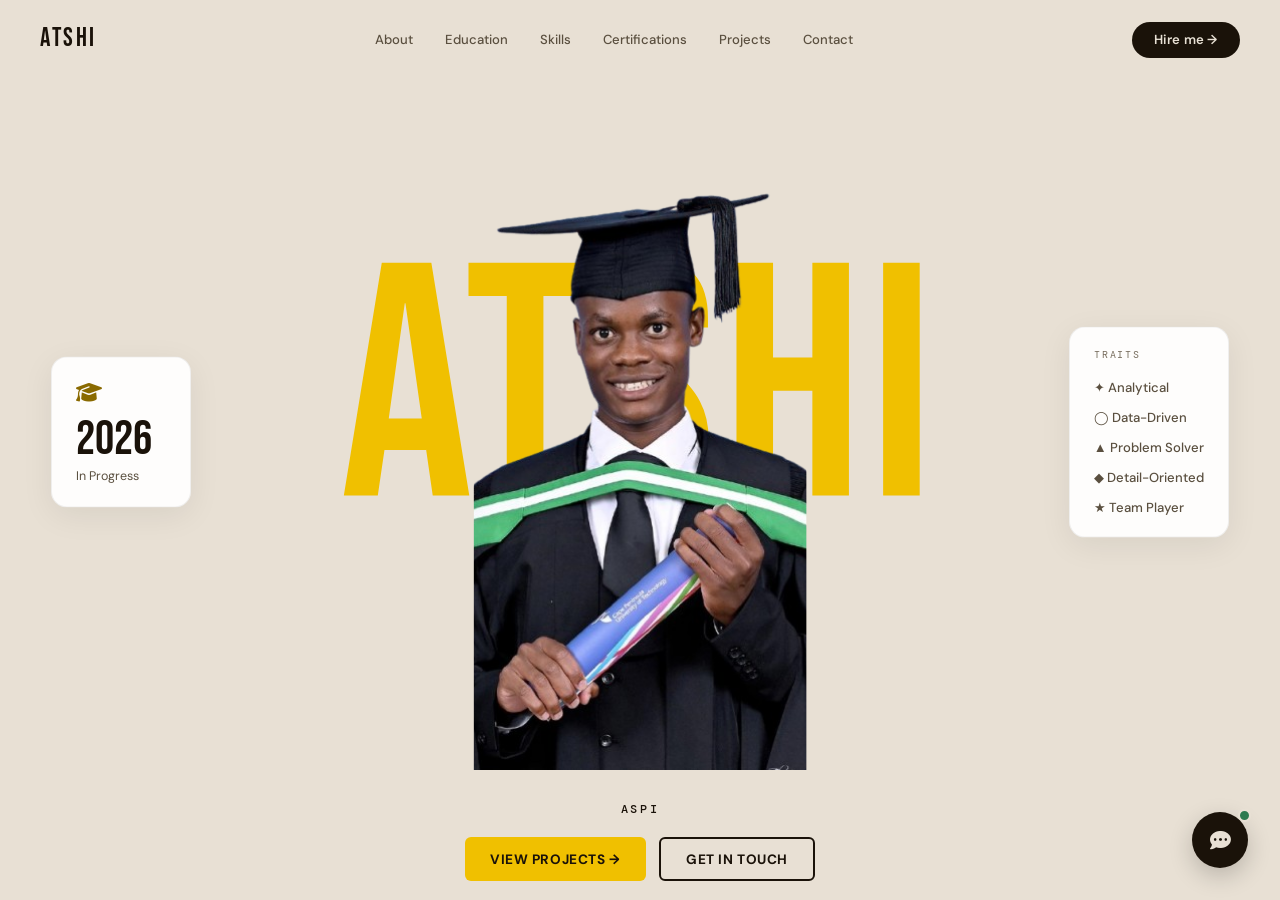
==== commit ca4068f0: "Update index.html" ====
--- a/index.html
+++ b/index.html
@@ -499,6 +499,22 @@
     // reply back. Replace with your deployed Worker's URL.
     const CHAT_WORKER_URL = 'https://portfolio-chat-proxy.ndouatshii1.workers.dev';
 
+    // Escapes raw text so it can never be interpreted as HTML/script,
+    // then re-applies a small, safe set of formatting: **bold**, mailto/tel
+    // links already in the message, and line breaks. Anything typed by a
+    // user (including stray < > tags) is shown as plain text, never executed.
+    function formatChatText(raw) {
+        const escaped = raw
+            .replace(/&/g, '&amp;')
+            .replace(/</g, '&lt;')
+            .replace(/>/g, '&gt;')
+            .replace(/"/g, '&quot;')
+            .replace(/'/g, '&#39;');
+        return escaped
+            .replace(/\*\*(.+?)\*\*/g, '<strong>$1</strong>')
+            .replace(/\n/g, '<br>');
+    }
+
     const chatToggle      = document.getElementById('chatToggle');
     const chatWindow      = document.getElementById('chatWindow');
     const chatClose       = document.getElementById('chatClose');
@@ -546,18 +562,20 @@
         if (chatBadge) { chatBadge.textContent = n; chatBadge.style.display = n > 0 ? 'flex' : 'none'; }
     }
 
-    function addMessage(role, text) {
+    function addMessage(role, text, opts = {}) {
         let followups = [];
         if (role === 'bot') {
             const match = text.match(/FOLLOWUPS:\s*(.+)/i);
             if (match) { followups = match[1].split('|').map(s => s.trim()).filter(Boolean); text = text.replace(/FOLLOWUPS:.*/is, '').trim(); }
         }
+        const rawTextForHistory = text;
+        const displayHtml = opts.raw ? text : formatChatText(text);
         const msg = document.createElement('div');
         msg.className = `chat-msg ${role}`;
         msg.innerHTML = `
             <div class="chat-msg-avatar">${role === 'bot' ? '<i class="fas fa-robot"></i>' : 'You'}</div>
             <div class="chat-msg-content">
-                <div class="chat-msg-bubble">${text}</div>
+                <div class="chat-msg-bubble">${displayHtml}</div>
                 <div class="chat-msg-time">${getTime()}</div>
             </div>`;
         chatMessages.appendChild(msg);
@@ -574,10 +592,10 @@
         }
         chatMessages.scrollTop = chatMessages.scrollHeight;
         const saved = loadHistory() || { messages: [], history: [] };
-        saved.messages.push({ role, text, time: getTime() });
+        saved.messages.push({ role, text: rawTextForHistory, time: getTime(), raw: !!opts.raw });
         saved.history = conversationHistory;
         saveHistory(saved.messages, conversationHistory);
-        return text;
+        return rawTextForHistory;
     }
 
     function restoreHistory() {
@@ -586,7 +604,8 @@
             saved.messages.forEach(m => {
                 const msg = document.createElement('div');
                 msg.className = `chat-msg ${m.role}`;
-                msg.innerHTML = `<div class="chat-msg-avatar">${m.role === 'bot' ? '<i class="fas fa-robot"></i>' : 'You'}</div><div class="chat-msg-content"><div class="chat-msg-bubble">${m.text}</div><div class="chat-msg-time">${m.time||''}</div></div>`;
+                const displayHtml = m.raw ? m.text : formatChatText(m.text);
+                msg.innerHTML = `<div class="chat-msg-avatar">${m.role === 'bot' ? '<i class="fas fa-robot"></i>' : 'You'}</div><div class="chat-msg-content"><div class="chat-msg-bubble">${displayHtml}</div><div class="chat-msg-time">${m.time||''}</div></div>`;
                 chatMessages.appendChild(msg);
             });
             conversationHistory = saved.history || [];
@@ -645,7 +664,7 @@
         text = text.trim();
         if (!text || isLoading) return;
         if (CHAT_WORKER_URL.includes('YOUR-WORKER-NAME')) {
-            addMessage('bot', '⚠️ Chat backend not configured yet. Deploy the Cloudflare Worker and set <code>CHAT_WORKER_URL</code> in Portfolio.html.');
+            addMessage('bot', '⚠️ Chat backend not configured yet. Deploy the Cloudflare Worker and set <code>CHAT_WORKER_URL</code> in Portfolio.html.', { raw: true });
             chatInput.value = ''; return;
         }
         chatInput.value = '';
@@ -672,7 +691,7 @@
                 addMessage('bot', reply); playChime();
                 if (!isOpen) setUnread(unreadCount + 1);
                 if (/not sure|don't know|cannot find|no information/i.test(reply)) {
-                    setTimeout(() => { addMessage('bot', '📬 Reach Atshilaho directly at <a href="mailto:ndouatshii1@gmail.com" style="color:var(--accent)">ndouatshii1@gmail.com</a> or <a href="tel:+27665173939" style="color:var(--accent)">+27 66 517 3939</a>.'); playChime(); }, 800);
+                    setTimeout(() => { addMessage('bot', '📬 Reach Atshilaho directly at <a href="mailto:ndouatshii1@gmail.com" style="color:var(--accent)">ndouatshii1@gmail.com</a> or <a href="tel:+27665173939" style="color:var(--accent)">+27 66 517 3939</a>.', { raw: true }); playChime(); }, 800);
                 }
             } else { addMessage('bot', 'Sorry, something went wrong. Please try again.'); }
         } catch(err) { removeTyping(); addMessage('bot', 'Connection error. Please try again.'); }
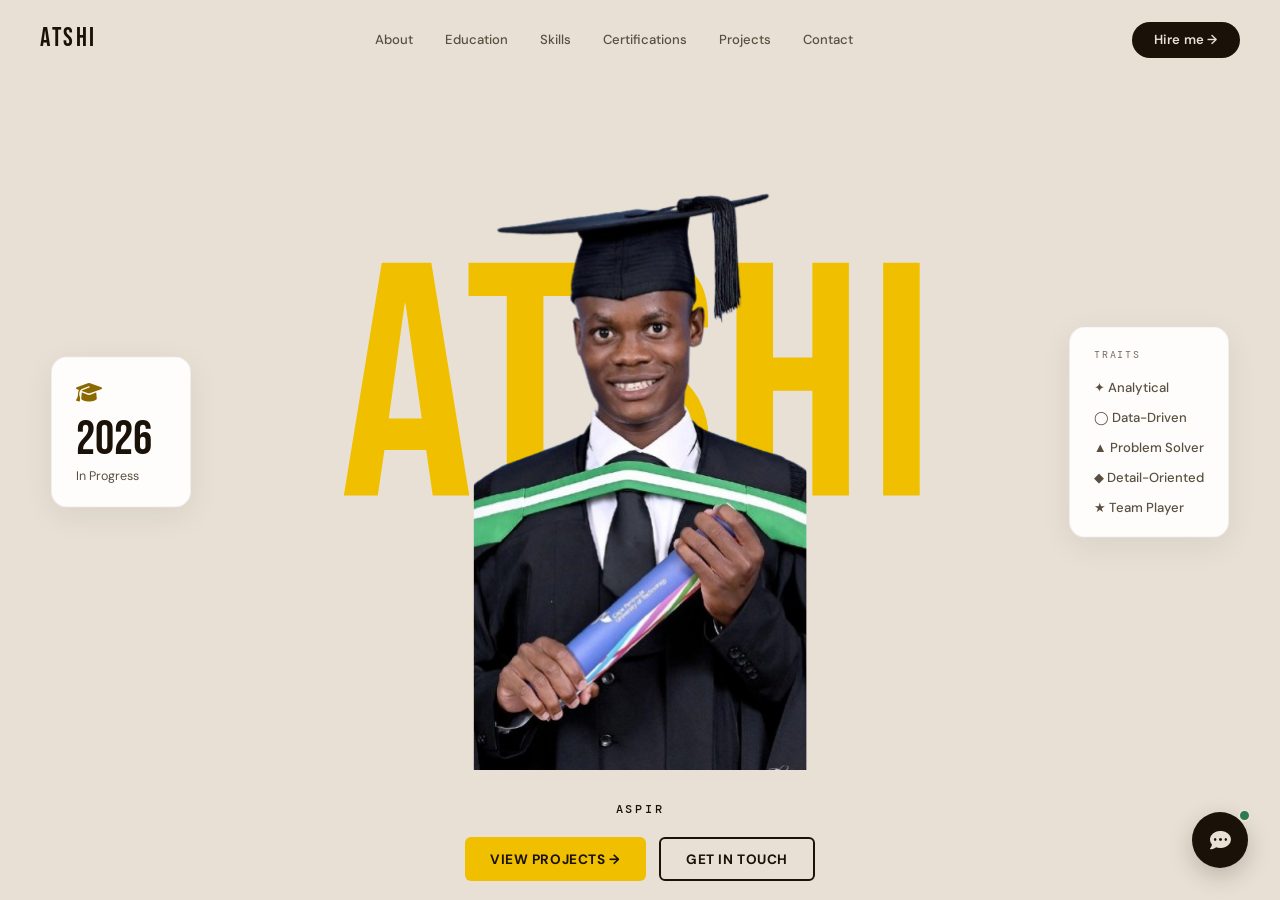
==== commit 98aba0b2: "Update print statement from 'Hello' to 'Goodbye'" ====
--- a/index.html
+++ b/index.html
@@ -239,9 +239,18 @@
                     <div class="cert-icon cert-icon-img"><img src="microsoft-fabric-badge.png" alt="Microsoft Certified: Fabric Analytics Engineer Associate badge"></div>
                     <div class="cert-body">
                         <div class="cert-issuer">Microsoft</div>
-                        <div class="cert-name">Certified Fabric Analytics Engineer Associate</div>
+                        <div class="cert-name">Certified Fabric Analytics Engineer Associate DP(600)</div>
                         <div class="cert-meta">
                             <span class="cert-date"><i class="fas fa-calendar-alt"></i>June 2026</span>
+                            <span class="cert-badge">Data Engineering</span>
+                        </div>
+                          <div class="cert-card">
+                    <div class="cert-icon cert-icon-img"><img src="azure-dp900-badge.png" alt="Microsoft Certified: Azure Data Fundamentals badge"></div>
+                    <div class="cert-body">
+                        <div class="cert-issuer">Microsoft</div>
+                        <div class="cert-name">Certified Azure Data Fundamentals (DP-900)</div>
+                        <div class="cert-meta">
+                            <span class="cert-date"><i class="fas fa-calendar-alt"></i>September 2026</span>
                             <span class="cert-badge">Data Engineering</span>
                         </div>
                     </div>
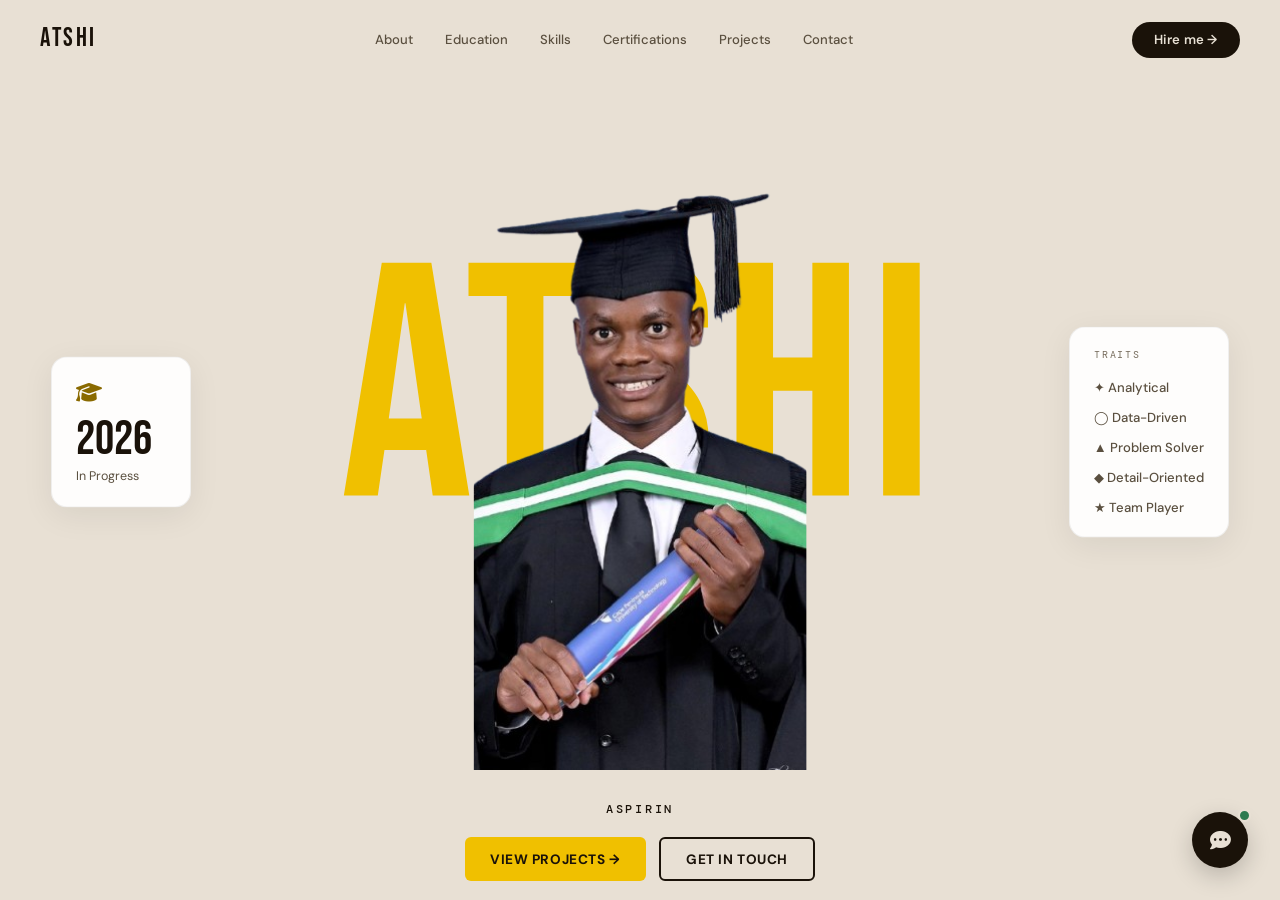
==== commit edb9fb7c: "Update index.html" ====
--- a/index.html
+++ b/index.html
@@ -244,7 +244,9 @@
                             <span class="cert-date"><i class="fas fa-calendar-alt"></i>June 2026</span>
                             <span class="cert-badge">Data Engineering</span>
                         </div>
-                          <div class="cert-card">
+                    </div>
+                </div>
+                 <div class="cert-card">
                     <div class="cert-icon cert-icon-img"><img src="azure-dp900-badge.png" alt="Microsoft Certified: Azure Data Fundamentals badge"></div>
                     <div class="cert-body">
                         <div class="cert-issuer">Microsoft</div>
@@ -252,12 +254,9 @@
                         <div class="cert-meta">
                             <span class="cert-date"><i class="fas fa-calendar-alt"></i>September 2026</span>
                             <span class="cert-badge">Data Engineering</span>
-                        </div>
-                    </div>
-                </div>
-            </div>
-        </div>
-
+            </div>
+        </div>
+        </div>
         <!-- PROJECTS -->
         <div id="projects" class="page">
             <div class="section-header">
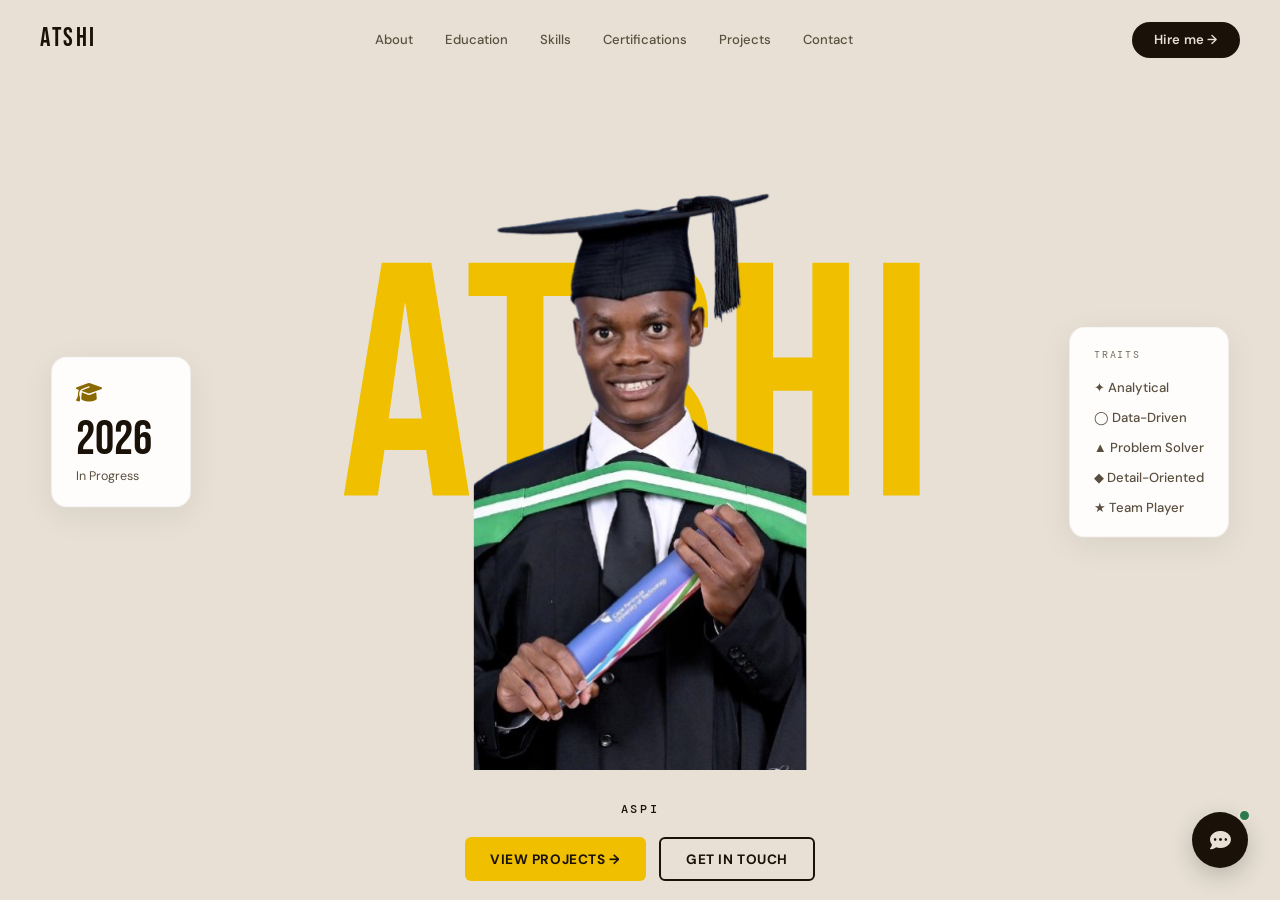
==== commit 7292bbbd: "Update index.html" ====
--- a/index.html
+++ b/index.html
@@ -254,9 +254,10 @@
                         <div class="cert-meta">
                             <span class="cert-date"><i class="fas fa-calendar-alt"></i>September 2026</span>
                             <span class="cert-badge">Data Engineering</span>
-            </div>
-        </div>
-        </div>
+                        </div>
+                    </div>
+                 </div>
+            </div>
         <!-- PROJECTS -->
         <div id="projects" class="page">
             <div class="section-header">
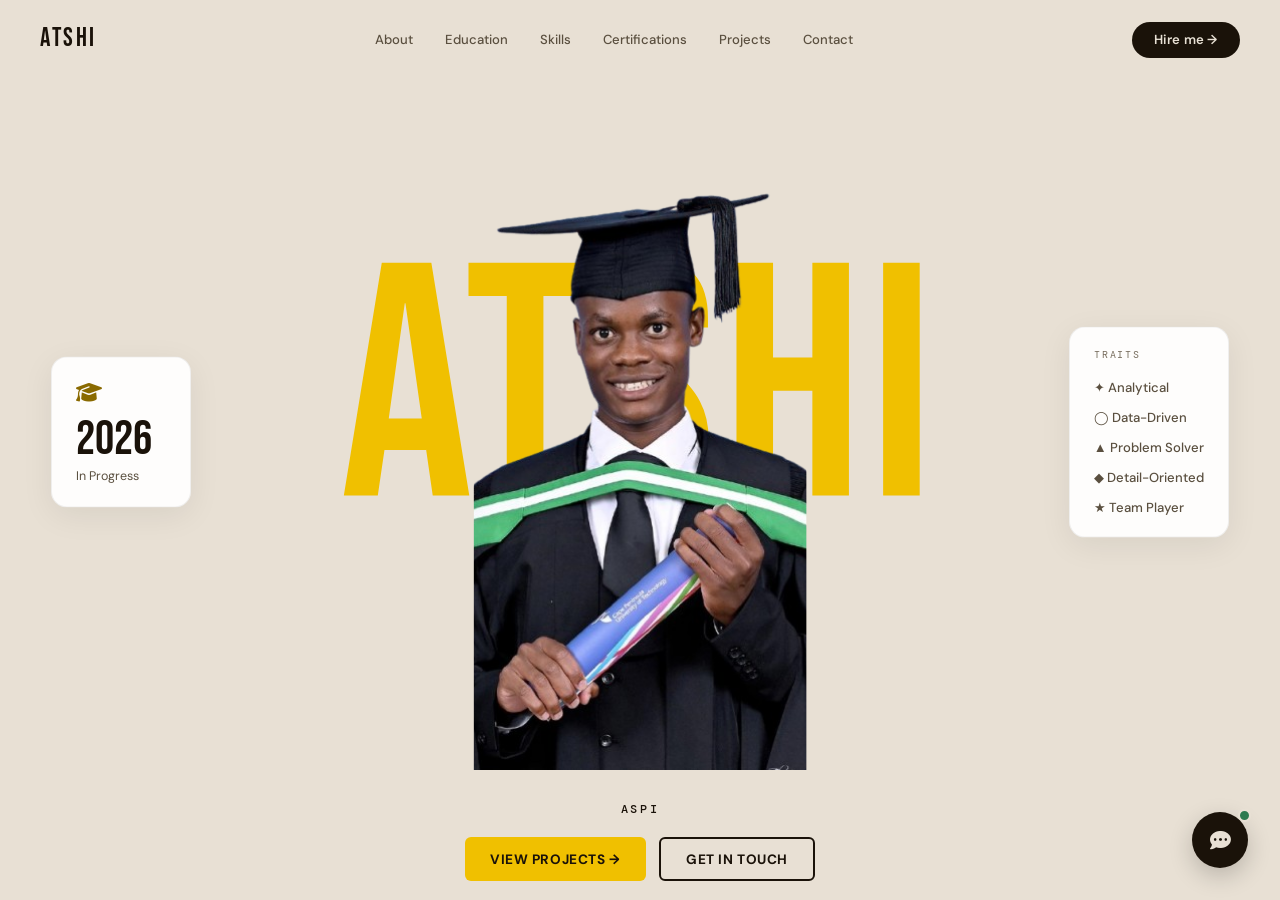
==== commit 09b13351: "Update index.html" ====
--- a/index.html
+++ b/index.html
@@ -256,8 +256,6 @@
                             <span class="cert-badge">Data Engineering</span>
                         </div>
                     </div>
-                 </div>
-            </div>
         <!-- PROJECTS -->
         <div id="projects" class="page">
             <div class="section-header">
